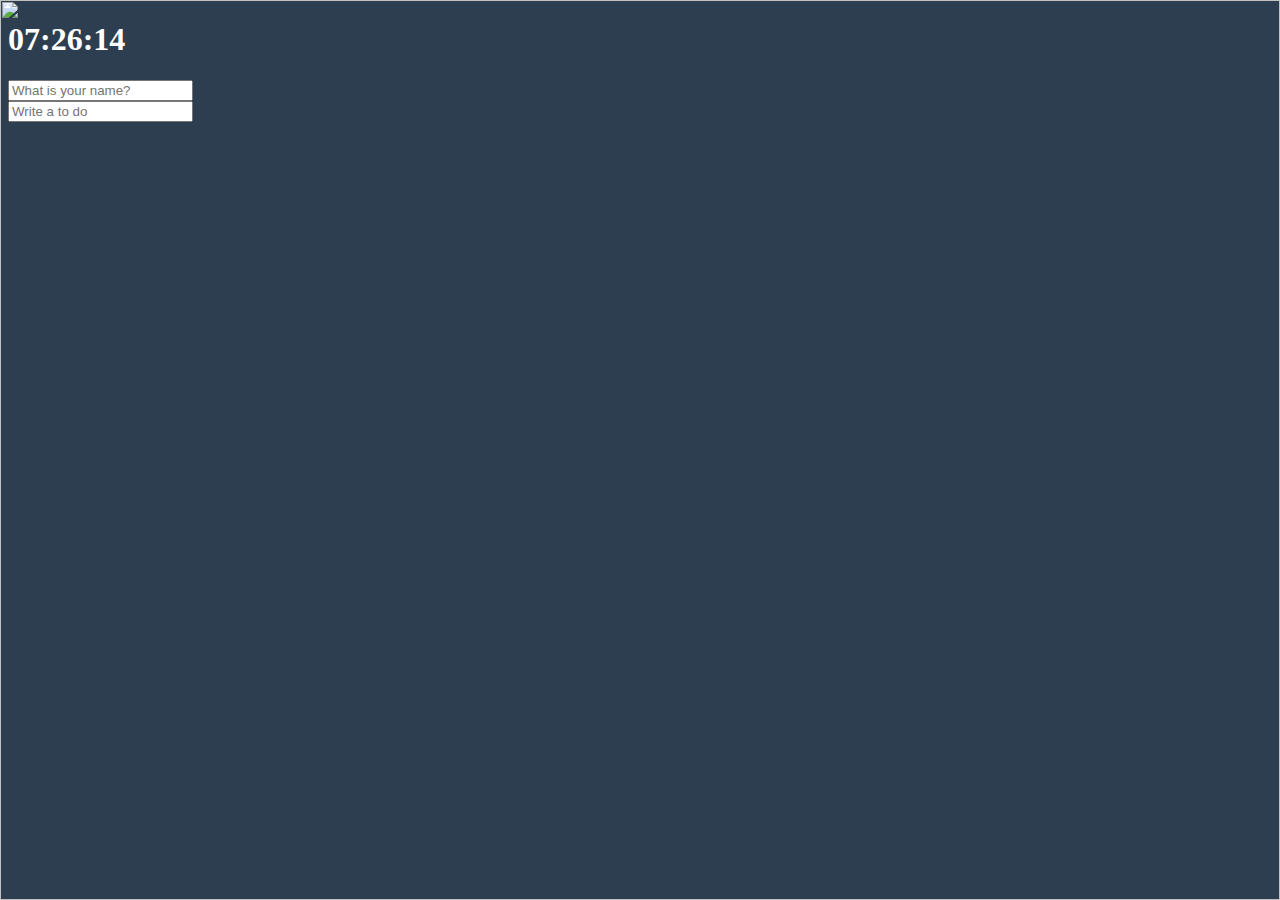
==== index.html @ ed6140ae "First Commit" ====
<!doctype html>
<html>
    <head>
        <title>Something</title>
        <meta charset="utf-8"/>
        <link rel="stylesheet" href="index.css">
    </head>
    <body>
        <div class="js-clock">
            <h1>00:00</h1>
        </div>
        <form class="js-form form">
            <input type="text" placeholder="What is your name?"  >
        </form>
        <h4 class="js-greetings greetings"></h4>
        <form class="js-toDoForm">
            <input type="text" placeholder="Write a to do">
        </form>
        <ul class="js-toDoList">

        </ul>
        <span class="js-weather"></span>
        <script src="clock.js"></script>
        <script src="greeting.js"></script>
        <script src="todo.js"></script>
        <script src="bg.js"></script>
        <script src="weather.js"></script>
    </body>
</html>
---- index.css ----
body{
    background-color: #2c3e50;
}

h1, h4, ul, span{
    color: white;
    transtion: color 0.5s ease-in-out;
}

.form, .greetings{
    display:none;
}

.showing{
    display:block;
}


@keyframes fadeIn{

from{
    opacity:0;
}
to{
    opacity:1;
}

}
.bgImage{
    position: absolute;
    top:0;
    left: 0;
    width: 100%;
    height:100%;
    z-index:-1;
    animation: fadeIn .5s linear;

}
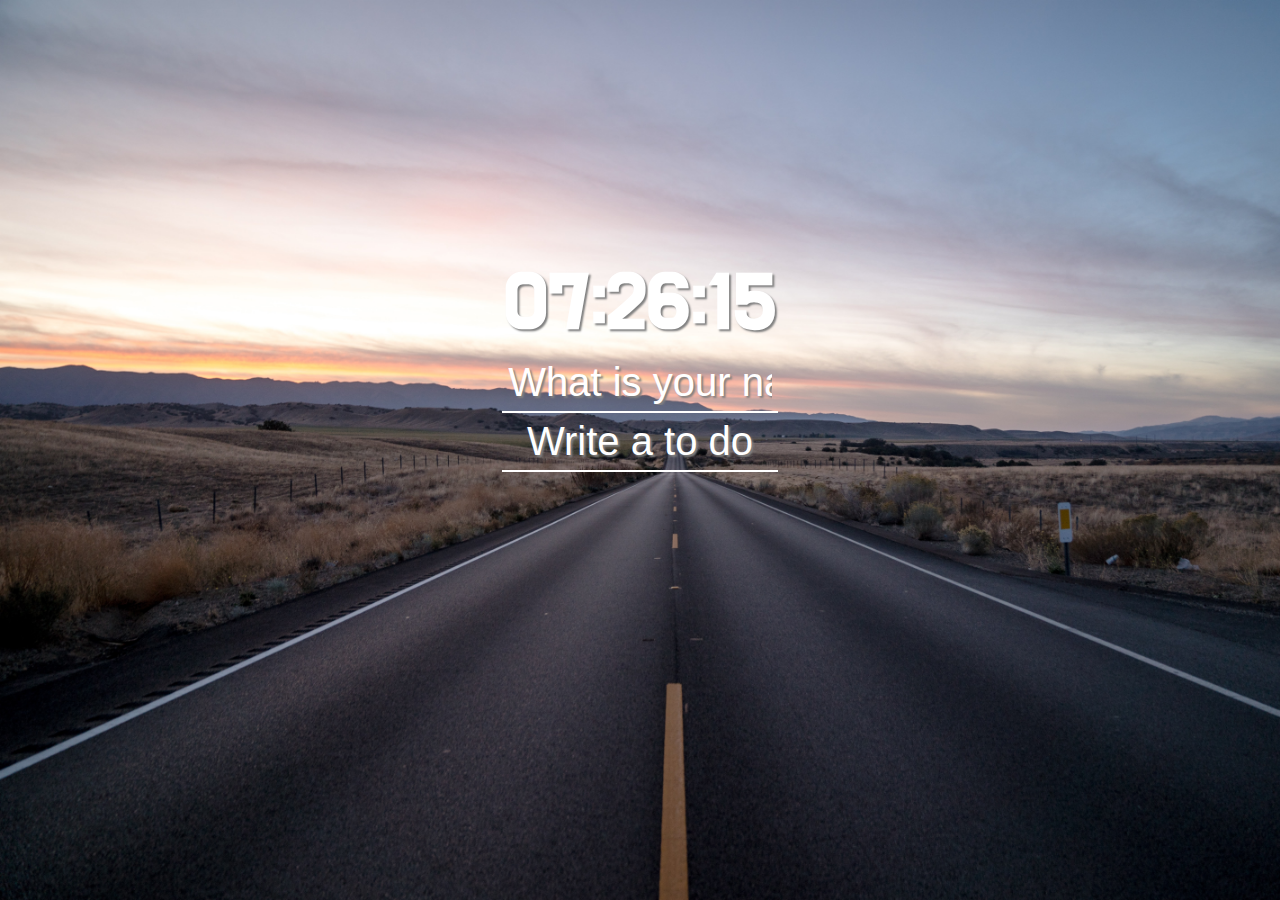
==== commit 0146950a: "M_Dec_12" ====
--- a/index.html
+++ b/index.html
@@ -6,24 +6,37 @@
         <link rel="stylesheet" href="index.css">
     </head>
     <body>
-        <div class="js-clock">
-            <h1>00:00</h1>
+    <div class="bg">
+        <div class="region center-above"></div>
+        <div>
+            <span class="center-wrapper">
+                <span class="side-left"></span>
+                <span class="center-col">
+                    <div class="shadow">
+                        <div class="js-clock center">
+                            <h1 style= font-size:80px;>00:00</h1>
+                        </div>
+                        <form class="js-form form center">
+                            <input type="text" placeholder="What is your name?"  >
+                        </form>
+                        <h4 class="js-greetings greetings center" style= font-size:50px;></h4>
+                    </div>
+                    <form class="js-toDoForm center">
+                        <input type="text" placeholder="Write a to do">
+                    </form>
+                    <ul class="js-toDoList center">
+
+                    </ul>
+                </span>
+                <span class="side-right"></span>
+            </span>
         </div>
-        <form class="js-form form">
-            <input type="text" placeholder="What is your name?"  >
-        </form>
-        <h4 class="js-greetings greetings"></h4>
-        <form class="js-toDoForm">
-            <input type="text" placeholder="Write a to do">
-        </form>
-        <ul class="js-toDoList">
-
-        </ul>
         <span class="js-weather"></span>
         <script src="clock.js"></script>
         <script src="greeting.js"></script>
         <script src="todo.js"></script>
         <script src="bg.js"></script>
         <script src="weather.js"></script>
+    </div>    
     </body>
 </html>--- a/index.css
+++ b/index.css
@@ -4,9 +4,14 @@
 
 h1, h4, ul, span{
     color: white;
-    transtion: color 0.5s ease-in-out;
+    transition: color 0.5s ease-in-out;
 }
-
+h1{
+    margin-bottom: 0px;
+}
+h4{
+    margin-top: 0px;
+}
 .form, .greetings{
     display:none;
 }
@@ -15,7 +20,10 @@
     display:block;
 }
 
-
+body, html{
+    height: 100%;
+    margin:0px;
+}
 @keyframes fadeIn{
 
 from{
@@ -26,13 +34,92 @@
 }
 
 }
+
 .bgImage{
+   
     position: absolute;
     top:0;
     left: 0;
+    background-repeat: no-repeat;
+    background-size:cover;
+    animation: fadeIn .5s linear;
+    width:auto;
+
+}
+
+.center{
+    text-align: center;
+    font-family: "DoHyeon-Regular", Verdana, Tahoma;
+    text-shadow: gray 2px 2px 2px ;
+}
+
+.region{
+    width: auto;
+    height: 200px;
+}
+
+@font-face{
+    font-family: "DoHyeon-Regular";
+    src: url(./Do_Hyeon/DoHyeon-Regular.ttf) format("truetype");
+}
+
+
+input[type=text]{
+    
+    background-color: transparent;
+    border: none;
+    border-bottom: 2px solid white;
+    padding: 6px;
+    width: 50%;
+    
+    
+}
+input:focus {
+    outline: none;
+}
+
+
+/* font-style,color,size*/
+input[type=text] ,input::placeholder, li{
+    color: white;
+    font-size: 40px;
+    font-style: "DoHyeon-Regular" ;
+    text-align: center;
+    text-shadow: gray 2px 2px 2px;
+}
+
+ul{
+  list-style-type: none;
+  padding: 0px 
+}
+
+button{
+    background-color: transparent;
+    border: none;
+    font-size: 30px;
+    border-radius: 50%;
+    margin-right: 10px;
+    transition-duration: 0.4s;
+}
+button:hover{
+    background-color: #ecf0f1;
+
+}
+
+.center-wrapper{
+
+    display:flex;
+}
+.side-left{
+    width: 200px;
+    flex: 1;
+}
+.side-right{
+    width: 200px;
+    flex: 1;
+}
+.bg{
+    display: block;
     width: 100%;
     height:100%;
-    z-index:-1;
-    animation: fadeIn .5s linear;
-
-}
+}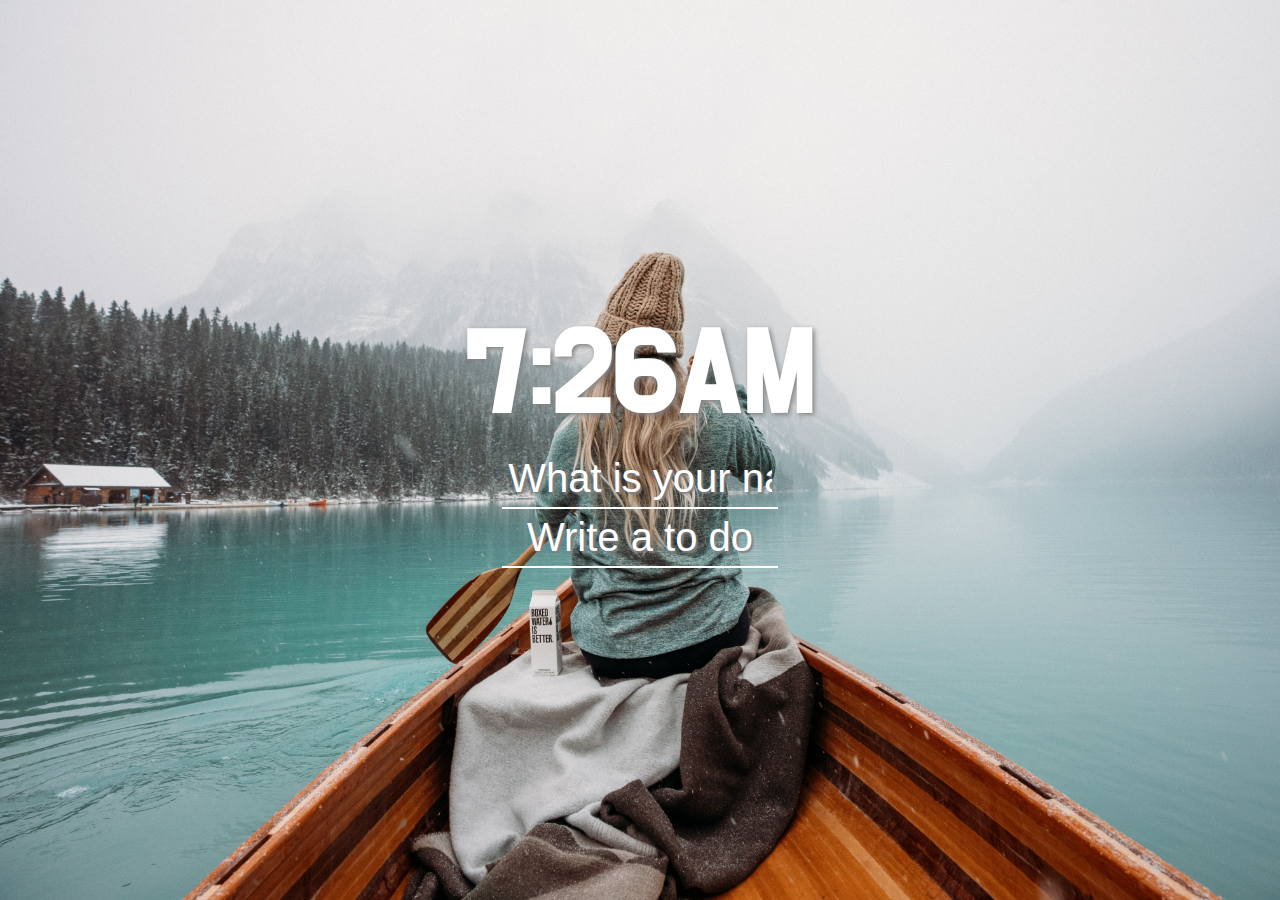
==== commit afbf0df5: "done" ====
--- a/index.html
+++ b/index.html
@@ -7,14 +7,17 @@
     </head>
     <body>
     <div class="bg">
-        <div class="region center-above"></div>
+        
+        <div class="region center-above">
+            <span class="js-weather"></span>
+        </div>
         <div>
             <span class="center-wrapper">
                 <span class="side-left"></span>
                 <span class="center-col">
                     <div class="shadow">
                         <div class="js-clock center">
-                            <h1 style= font-size:80px;>00:00</h1>
+                            <h1 style = 'font-size:120px;'>00:00</h1>
                         </div>
                         <form class="js-form form center">
                             <input type="text" placeholder="What is your name?"  >
@@ -31,7 +34,7 @@
                 <span class="side-right"></span>
             </span>
         </div>
-        <span class="js-weather"></span>
+        
         <script src="clock.js"></script>
         <script src="greeting.js"></script>
         <script src="todo.js"></script>
--- a/index.css
+++ b/index.css
@@ -8,6 +8,7 @@
 }
 h1{
     margin-bottom: 0px;
+   
 }
 h4{
     margin-top: 0px;
@@ -50,12 +51,15 @@
 .center{
     text-align: center;
     font-family: "DoHyeon-Regular", Verdana, Tahoma;
-    text-shadow: gray 2px 2px 2px ;
+    text-shadow: gray 2px 2px 5px ;
+    word-spacing: 5px;
 }
 
 .region{
     width: auto;
     height: 200px;
+    padding-top:20px;
+    padding-left:20px;
 }
 
 @font-face{
@@ -122,4 +126,9 @@
     display: block;
     width: 100%;
     height:100%;
+}
+
+.js-weather{
+    text-shadow: gray 2px 2px 2px;
+    font-size: 20px;
 }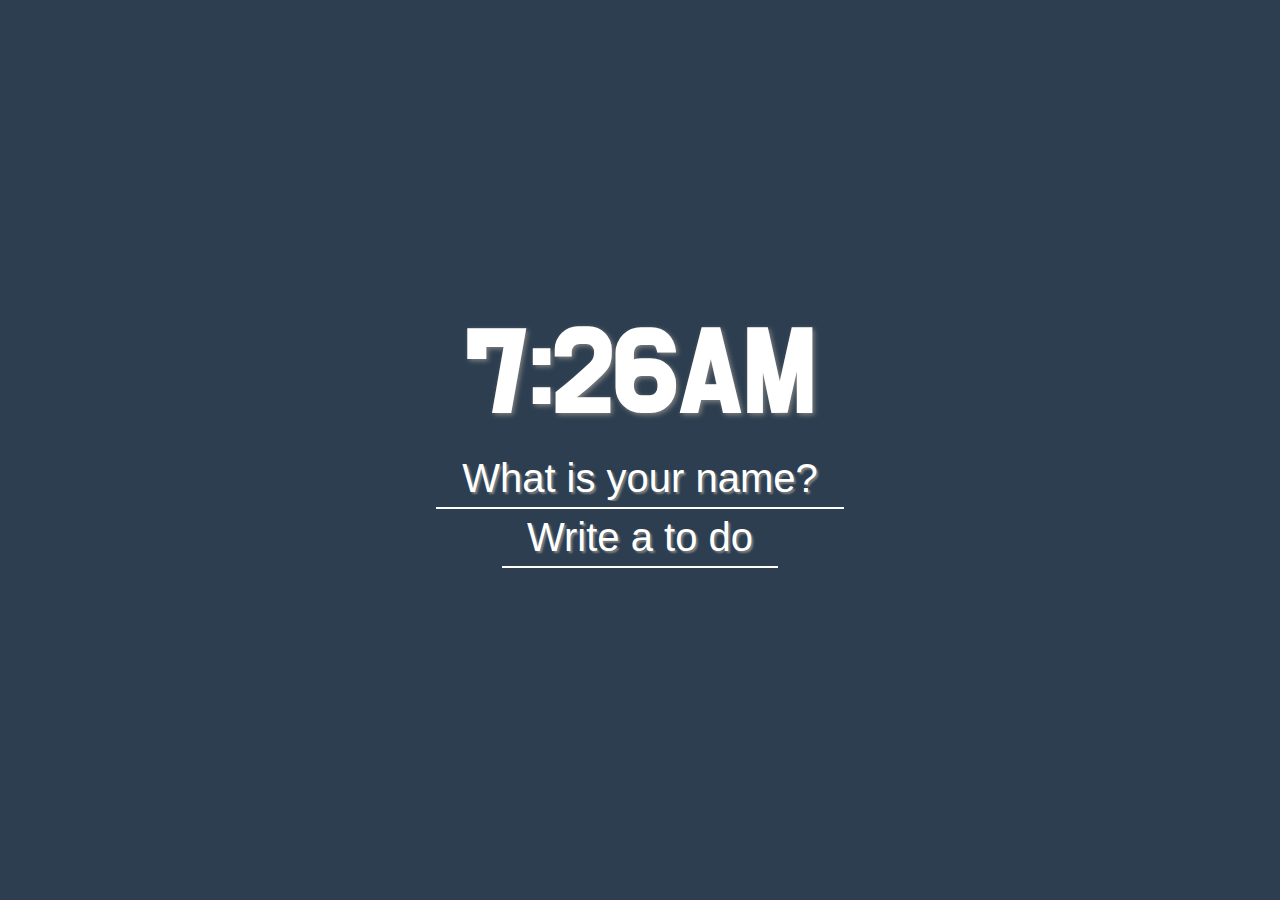
==== commit ac14f4d1: "css edit" ====
--- a/index.html
+++ b/index.html
@@ -1,7 +1,7 @@
 <!doctype html>
 <html>
     <head>
-        <title>Something</title>
+        <title>clone.momentum</title>
         <meta charset="utf-8"/>
         <link rel="stylesheet" href="index.css">
     </head>
@@ -20,7 +20,7 @@
                             <h1 style = 'font-size:120px;'>00:00</h1>
                         </div>
                         <form class="js-form form center">
-                            <input type="text" placeholder="What is your name?"  >
+                            <input id = "askName" type="text" placeholder="What is your name?"  >
                         </form>
                         <h4 class="js-greetings greetings center" style= font-size:50px;></h4>
                     </div>
--- a/index.css
+++ b/index.css
@@ -78,6 +78,10 @@
     
     
 }
+#askName {
+    width:75%;
+}
+
 input:focus {
     outline: none;
 }
